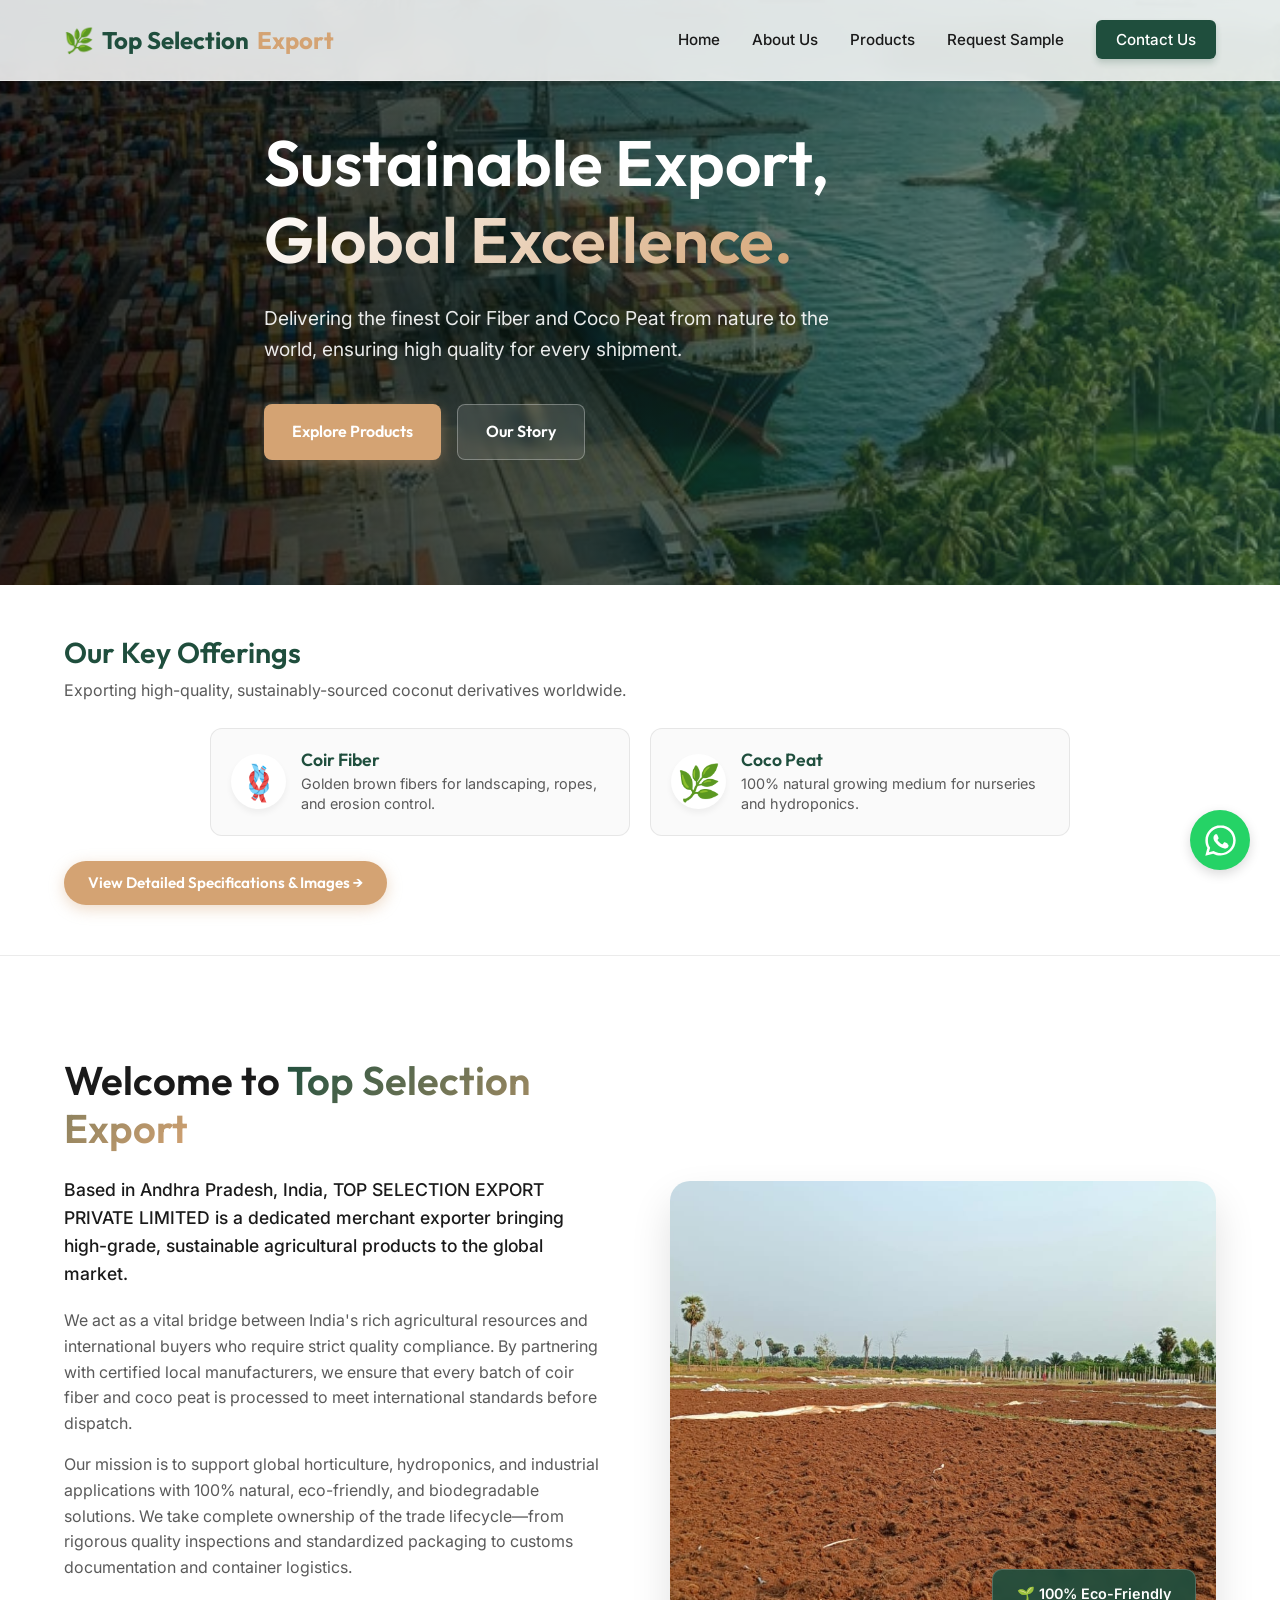
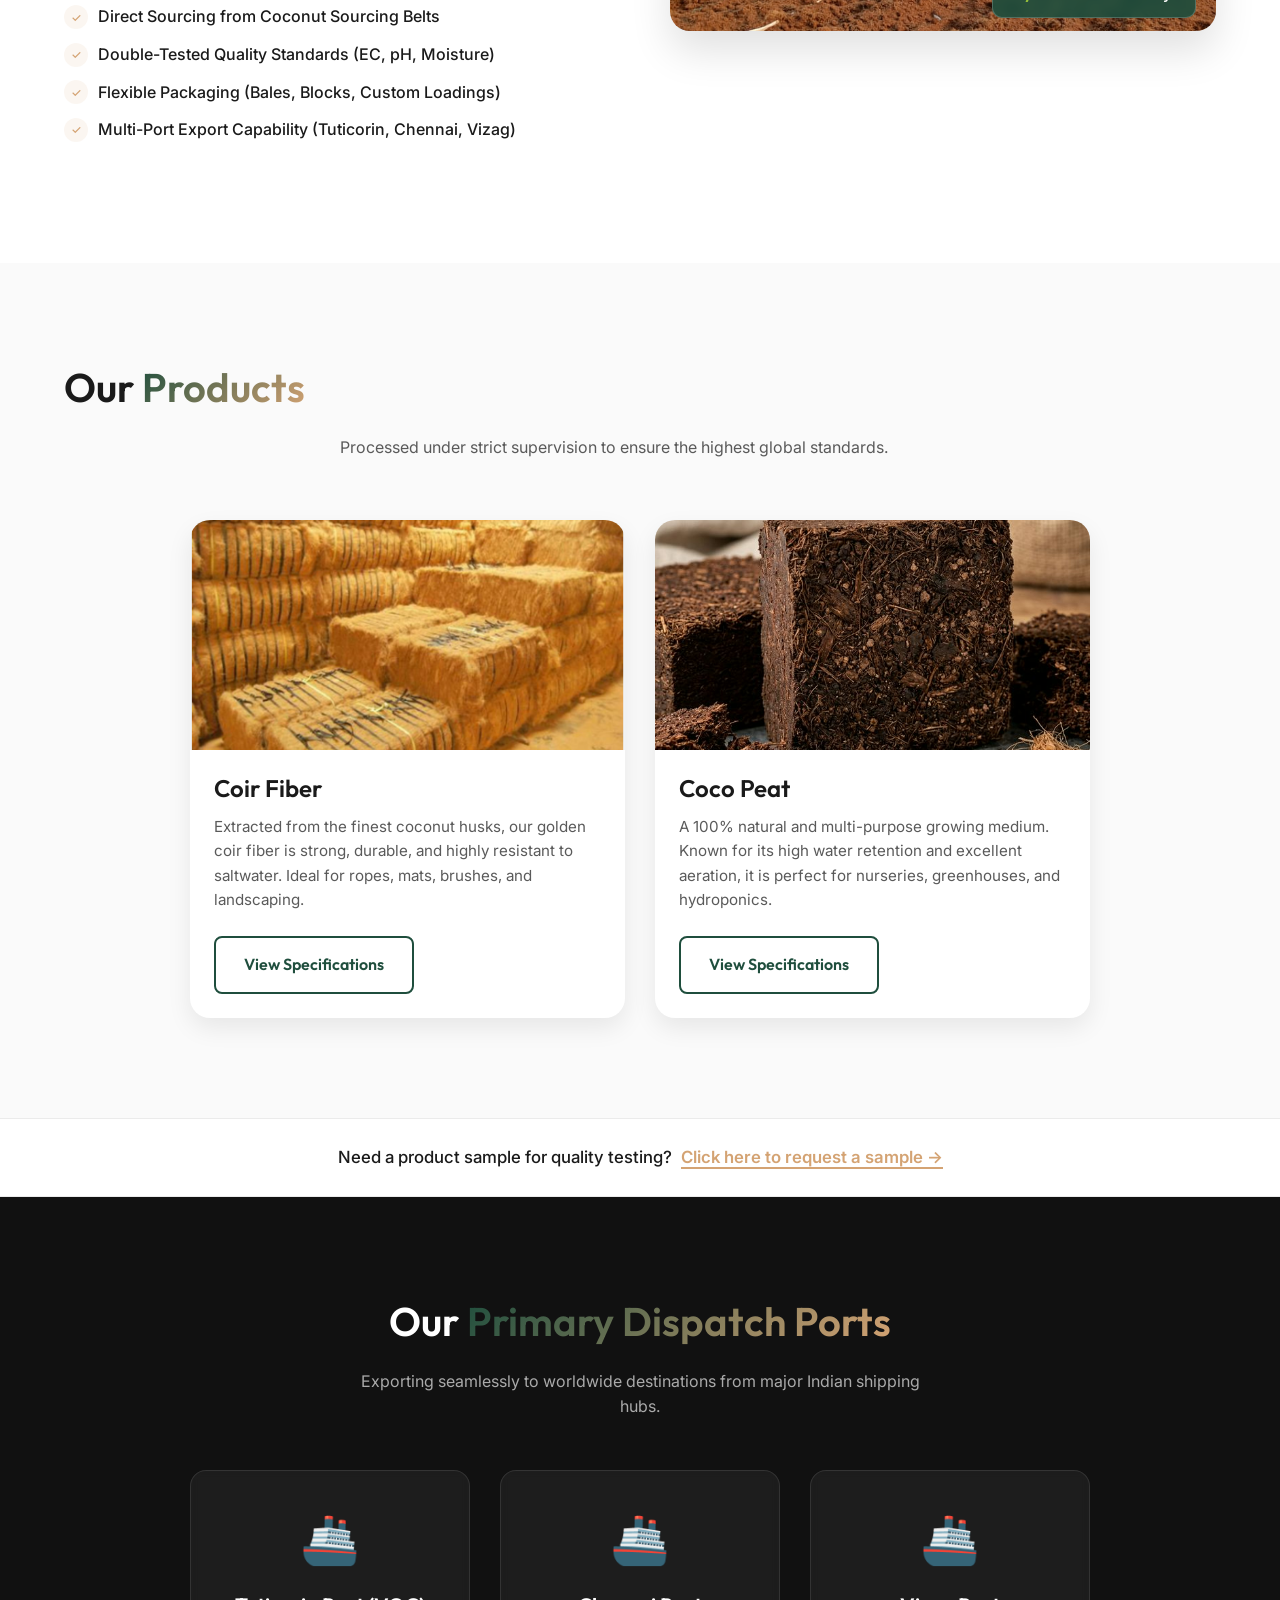
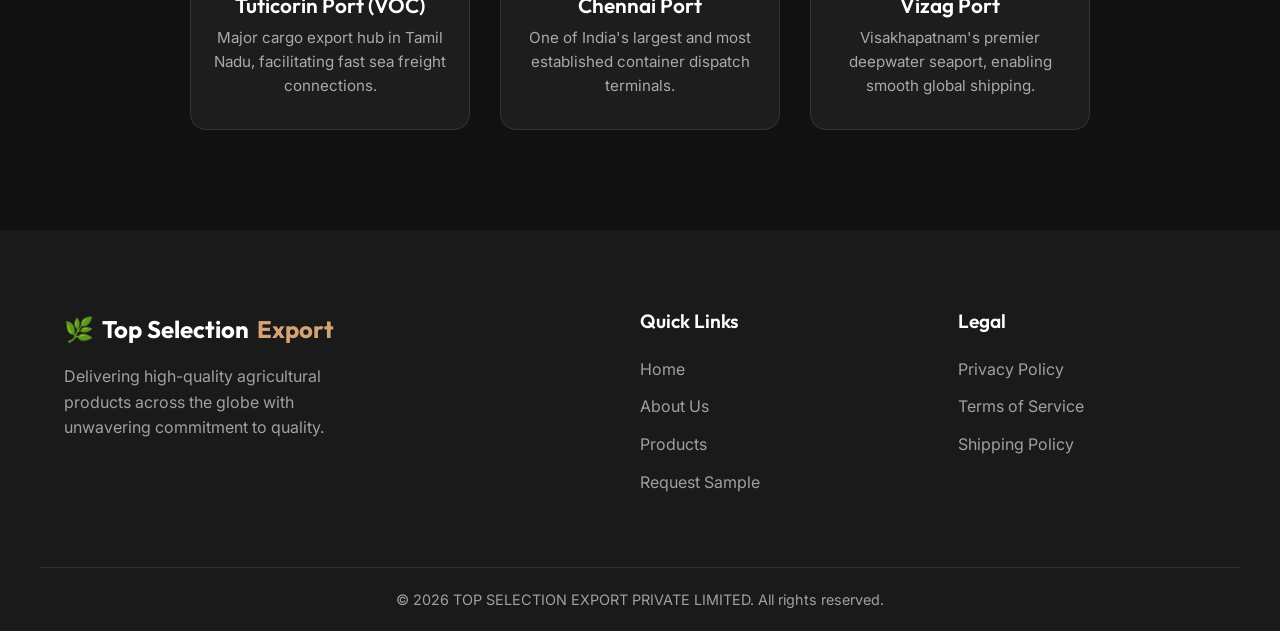
==== index.html @ 975583c3 "Initial commit" ====
<!DOCTYPE html>
<html lang="en">
<head>
    <meta charset="UTF-8">
    <meta name="viewport" content="width=device-width, initial-scale=1.0">
    <title>Top Selection Export Private Limited</title>
    <meta name="description" content="High-quality coir fiber and coco peat exporter meeting global standards.">
    <link rel="preconnect" href="https://fonts.googleapis.com">
    <link rel="preconnect" href="https://fonts.gstatic.com" crossorigin>
    <link href="https://fonts.googleapis.com/css2?family=Outfit:wght@300;400;500;600;700&family=Inter:wght@300;400;500&display=swap" rel="stylesheet">
    <link rel="stylesheet" href="styles.css">
</head>
<body>
    <header class="header">
        <div class="container header-content">
            <a href="#" class="logo">
                <span class="logo-icon">🌿</span>
                Top Selection<span class="logo-highlight">Export</span>
            </a>
            <nav class="nav">
                <ul class="nav-list">
                    <li><a href="#home" class="nav-link">Home</a></li>
                    <li><a href="about.html" class="nav-link">About Us</a></li>
                    <li><a href="#products" class="nav-link">Products</a></li>
                    <li><a href="request-sample.html" class="nav-link">Request Sample</a></li>
                    <li><a href="contact.html" class="nav-link nav-btn">Contact Us</a></li>
                </ul>
                <button class="mobile-menu-btn" aria-label="Toggle menu">
                    <span></span>
                    <span></span>
                    <span></span>
                </button>
            </nav>
        </div>
    </header>

    <main>
        <section id="home" class="hero">
            <div class="hero-bg">
                <img src="assets/hero_bg.png" alt="Global shipping containers with nature elements">
                <div class="hero-overlay"></div>
            </div>
            <div class="container hero-content fade-in-up">
                <h1 class="hero-title">Sustainable Export,<br><span class="text-gradient">Global Excellence.</span></h1>
                <p class="hero-subtitle">Delivering the finest Coir Fiber and Coco Peat from nature to the world, ensuring high quality for every shipment.</p>
                <div class="hero-actions">
                    <a href="#products" class="btn btn-primary">Explore Products</a>
                    <a href="about.html" class="btn btn-secondary">Our Story</a>
                </div>
            </div>
        </section>


        <!-- Quick Product Finder (Section 2) -->
        <section class="product-preview-band" onclick="location.href='#products'" style="background: var(--bg-surface); padding: 50px 0; border-bottom: 1px solid var(--border); cursor: pointer;">
            <div class="container text-center fade-in-up">
                <h2 style="font-size: 1.8rem; margin-bottom: 8px; color: var(--primary);">Our Key Offerings</h2>
                <p style="color: var(--text-muted); margin-bottom: 25px; font-size: 1rem;">Exporting high-quality, sustainably-sourced coconut derivatives worldwide.</p>
                <div style="display: flex; justify-content: center; gap: 20px; flex-wrap: wrap; margin-bottom: 25px;">
                    <!-- Quick Coir Fiber -->
                    <div class="quick-card-hover" style="flex: 1; min-width: 280px; max-width: 420px; background: var(--bg-main); padding: 20px; border-radius: 12px; border: 1px solid var(--border); display: flex; align-items: center; gap: 15px; text-align: left; transition: transform 0.3s ease, border-color 0.3s ease;">
                        <div style="font-size: 2.2rem; background: white; width: 55px; height: 55px; border-radius: 50%; display: flex; align-items: center; justify-content: center; box-shadow: var(--shadow-sm); flex-shrink: 0;">🪢</div>
                        <div>
                            <h4 style="font-size: 1.1rem; color: var(--primary); margin-bottom: 4px;">Coir Fiber</h4>
                            <p style="font-size: 0.9rem; color: var(--text-muted); line-height: 1.4;">Golden brown fibers for landscaping, ropes, and erosion control.</p>
                        </div>
                    </div>
                    <!-- Quick Coco Peat -->
                    <div class="quick-card-hover" style="flex: 1; min-width: 280px; max-width: 420px; background: var(--bg-main); padding: 20px; border-radius: 12px; border: 1px solid var(--border); display: flex; align-items: center; gap: 15px; text-align: left; transition: transform 0.3s ease, border-color 0.3s ease;">
                        <div style="font-size: 2.2rem; background: white; width: 55px; height: 55px; border-radius: 50%; display: flex; align-items: center; justify-content: center; box-shadow: var(--shadow-sm); flex-shrink: 0;">🌿</div>
                        <div>
                            <h4 style="font-size: 1.1rem; color: var(--primary); margin-bottom: 4px;">Coco Peat</h4>
                            <p style="font-size: 0.9rem; color: var(--text-muted); line-height: 1.4;">100% natural growing medium for nurseries and hydroponics.</p>
                        </div>
                    </div>
                </div>
                <a href="#products" class="btn btn-primary" style="padding: 10px 24px; font-size: 0.95rem; border-radius: 30px;">
                    View Detailed Specifications & Images &rarr;
                </a>
            </div>
        </section>

        <!-- Welcome Section -->
        <section id="about" class="about section-padding" style="background: white;">
            <div class="container">
                <div class="about-grid">
                    <div class="about-text fade-in-up">
                        <h2 class="section-title">Welcome to <span class="text-gradient">Top Selection Export</span></h2>
                        <p style="font-size: 1.1rem; color: var(--text-dark); margin-bottom: 20px; font-weight: 500;">
                            Based in Andhra Pradesh, India, TOP SELECTION EXPORT PRIVATE LIMITED is a dedicated merchant exporter bringing high-grade, sustainable agricultural products to the global market.
                        </p>
                        <p style="color: var(--text-muted); margin-bottom: 16px;">
                            We act as a vital bridge between India's rich agricultural resources and international buyers who require strict quality compliance. By partnering with certified local manufacturers, we ensure that every batch of coir fiber and coco peat is processed to meet international standards before dispatch.
                        </p>
                        <p style="color: var(--text-muted); margin-bottom: 24px;">
                            Our mission is to support global horticulture, hydroponics, and industrial applications with 100% natural, eco-friendly, and biodegradable solutions. We take complete ownership of the trade lifecycle—from rigorous quality inspections and standardized packaging to customs documentation and container logistics.
                        </p>
                        <ul class="features-list" style="margin-bottom: 20px;">
                            <li><span class="check-icon">✓</span> Direct Sourcing from Coconut Sourcing Belts</li>
                            <li><span class="check-icon">✓</span> Double-Tested Quality Standards (EC, pH, Moisture)</li>
                            <li><span class="check-icon">✓</span> Flexible Packaging (Bales, Blocks, Custom Loadings)</li>
                            <li><span class="check-icon">✓</span> Multi-Port Export Capability (Tuticorin, Chennai, Vizag)</li>
                        </ul>
                    </div>
                    <div class="about-image fade-in-up" style="transition-delay: 0.2s; position: relative;">
                        <img src="assets/real_media/image_1.jpg" alt="Raw Material Sourcing" style="width: 100%; border-radius: 20px; box-shadow: var(--shadow-lg); object-fit: cover; height: 450px;">
                        <div style="position: absolute; bottom: 20px; right: 20px; background: rgba(31, 78, 61, 0.9); padding: 12px 24px; border-radius: 10px; color: white; backdrop-filter: blur(5px); font-weight: 600; font-size: 0.9rem; border: 1px solid rgba(255,255,255,0.2);">
                            🌱 100% Eco-Friendly
                        </div>
                    </div>
                </div>
            </div>
        </section>

        <section id="products" class="products section-padding">
            <div class="container">
                <div class="section-header text-center fade-in-up">
                    <h2 class="section-title">Our <span class="text-gradient">Products</span></h2>
                    <p class="section-desc">Processed under strict supervision to ensure the highest global standards.</p>
                </div>
                <div class="products-grid">
                    <!-- Product 1 -->
                    <div class="product-card fade-in-up" style="transition-delay: 0.1s;" onclick="window.location.href='coir-fiber.html'">
                        <div class="product-img-wrapper">
                            <img src="assets/coir_fiber_bale_user.png" alt="Real compressed coir fiber bale stack" class="product-img">
                        </div>
                        <div class="product-info">
                            <h3 class="product-title">Coir Fiber</h3>
                            <p class="product-desc">Extracted from the finest coconut husks, our golden coir fiber is strong, durable, and highly resistant to saltwater. Ideal for ropes, mats, brushes, and landscaping.</p>
                            <a href="coir-fiber.html" class="btn btn-outline">View Specifications</a>
                        </div>
                    </div>
                    <!-- Product 2 -->
                    <div class="product-card fade-in-up" style="transition-delay: 0.2s;" onclick="window.location.href='coco-peat.html'">
                        <div class="product-img-wrapper">
                            <img src="assets/coco_peat.png" alt="Rich dark brown Coco Peat blocks" class="product-img">
                        </div>
                        <div class="product-info">
                            <h3 class="product-title">Coco Peat</h3>
                            <p class="product-desc">A 100% natural and multi-purpose growing medium. Known for its high water retention and excellent aeration, it is perfect for nurseries, greenhouses, and hydroponics.</p>
                            <a href="coco-peat.html" class="btn btn-outline">View Specifications</a>
                        </div>
                    </div>
                </div>
            </div>
        </section>

        <!-- Sample Request CTA Bar -->
        <div style="background: var(--bg-surface); padding: 25px 0; border-top: 1px solid var(--border); border-bottom: 1px solid var(--border); text-align: center;" class="fade-in-up">
            <div class="container">
                <p style="margin: 0; font-size: 1.05rem; color: var(--text-dark); font-weight: 500;">
                    Need a product sample for quality testing? <a href="request-sample.html" style="color: var(--secondary); text-decoration: none; font-weight: 600; margin-left: 5px; border-bottom: 2px solid var(--secondary); transition: all 0.3s ease;">Click here to request a sample &rarr;</a>
                </p>
            </div>
        </div>

        <!-- Global Export Footprint -->
        <section id="global-reach" class="section-padding" style="background: #111; color: white; text-align: center;">
            <div class="container">
                <h2 class="section-title fade-in-up" style="color: white;">Our <span class="text-gradient">Primary Dispatch Ports</span></h2>
                <p class="section-desc fade-in-up" style="color: #aaa; margin-bottom: 50px;">Exporting seamlessly to worldwide destinations from major Indian shipping hubs.</p>
                
                <div class="fade-in-up" style="display: flex; justify-content: center; gap: 30px; flex-wrap: wrap; max-width: 900px; margin: 0 auto;">
                    <div style="flex: 1; min-width: 260px; background: rgba(255,255,255,0.05); padding: 30px 20px; border-radius: 16px; border: 1px solid rgba(255,255,255,0.1); backdrop-filter: blur(5px); transition: transform 0.3s ease;">
                        <span style="font-size: 3rem; display: block; margin-bottom: 15px;">🚢</span>
                        <h4 style="color: white; font-size: 1.3rem; margin-bottom: 8px;">Tuticorin Port (VOC)</h4>
                        <p style="color: #aaa; font-size: 0.95rem;">Major cargo export hub in Tamil Nadu, facilitating fast sea freight connections.</p>
                    </div>
                    <div style="flex: 1; min-width: 260px; background: rgba(255,255,255,0.05); padding: 30px 20px; border-radius: 16px; border: 1px solid rgba(255,255,255,0.1); backdrop-filter: blur(5px); transition: transform 0.3s ease;">
                        <span style="font-size: 3rem; display: block; margin-bottom: 15px;">🚢</span>
                        <h4 style="color: white; font-size: 1.3rem; margin-bottom: 8px;">Chennai Port</h4>
                        <p style="color: #aaa; font-size: 0.95rem;">One of India's largest and most established container dispatch terminals.</p>
                    </div>
                    <div style="flex: 1; min-width: 260px; background: rgba(255,255,255,0.05); padding: 30px 20px; border-radius: 16px; border: 1px solid rgba(255,255,255,0.1); backdrop-filter: blur(5px); transition: transform 0.3s ease;">
                        <span style="font-size: 3rem; display: block; margin-bottom: 15px;">🚢</span>
                        <h4 style="color: white; font-size: 1.3rem; margin-bottom: 8px;">Vizag Port</h4>
                        <p style="color: #aaa; font-size: 0.95rem;">Visakhapatnam's premier deepwater seaport, enabling smooth global shipping.</p>
                    </div>
                </div>
            </div>
        </section>

    </main>

    <footer class="footer">
        <div class="container footer-content">
            <div class="footer-brand">
                <a href="#" class="logo">
                    <span class="logo-icon">🌿</span>
                    Top Selection<span class="logo-highlight">Export</span>
                </a>
                <p>Delivering high-quality agricultural products across the globe with unwavering commitment to quality.</p>
            </div>
            <div class="footer-links">
                <h4 class="footer-heading">Quick Links</h4>
                <ul>
                    <li><a href="#home">Home</a></li>
                    <li><a href="about.html">About Us</a></li>
                    <li><a href="#products">Products</a></li>
                    <li><a href="request-sample.html">Request Sample</a></li>
                </ul>
            </div>
            <div class="footer-links">
                <h4 class="footer-heading">Legal</h4>
                <ul>
                    <li><a href="#">Privacy Policy</a></li>
                    <li><a href="#">Terms of Service</a></li>
                    <li><a href="#">Shipping Policy</a></li>
                </ul>
            </div>
        </div>
        <div class="footer-bottom container">
            <p>&copy; 2026 TOP SELECTION EXPORT PRIVATE LIMITED. All rights reserved.</p>
        </div>
    </footer>

    <a href="https://wa.me/919948011447" class="whatsapp-float" target="_blank" aria-label="Chat on WhatsApp">
        <svg viewBox="0 0 32 32" width="35" height="35"><path fill="#FFF" d="M16.033 2.1c-7.662 0-13.87 6.208-13.87 13.87 0 2.45.64 4.84 1.848 6.945L2.1 29.9l7.158-1.88c2.043 1.127 4.36 1.722 6.775 1.722 7.66 0 13.87-6.208 13.87-13.87S23.694 2.1 16.032 2.1zm0 25.39c-2.073 0-4.103-.556-5.88-1.61l-.422-.25-4.366 1.147 1.166-4.254-.275-.436c-1.16-1.84-1.774-3.963-1.774-6.117 0-6.38 5.193-11.574 11.573-11.574 6.38 0 11.573 5.193 11.573 11.574s-5.193 11.574-11.573 11.574zm6.345-8.665c-.347-.174-2.052-1.013-2.37-1.13-.318-.116-.55-.174-.78.174-.233.348-.898 1.13-1.1 1.362-.203.232-.405.26-.753.087-1.7-.84-2.92-1.583-4.044-3.51-.23-.396.226-.364.9-1.71.116-.233.058-.435-.028-.61-.087-.174-.78-1.883-1.07-2.577-.28-.675-.564-.584-.78-.595-.203-.01-.435-.01-.666-.01s-.608.087-.927.435c-.318.348-1.216 1.188-1.216 2.897 0 1.71 1.245 3.362 1.418 3.594.174.232 2.45 3.738 5.937 5.244 2.37 1.025 3.257 1.1 3.865.927.683-.195 2.052-.84 2.34-1.65.29-.81.29-1.506.204-1.65-.088-.145-.32-.232-.667-.406z"/></svg>
    </a>

    <script src="script.js"></script>
</body>
</html>
---- styles.css ----
/* Base Reset & Variables */
:root {
    --primary: #1F4E3D; /* Deep Forest Green */
    --primary-light: #2A6A52;
    --secondary: #D4A373; /* Coir Golden Brown */
    --secondary-hover: #C28D5B;
    --accent: #E9EDC9; /* Light Green Tint */
    --text-dark: #1A1A1A;
    --text-muted: #5A5A5A;
    --bg-main: #FAFAFA;
    --bg-surface: #FFFFFF;
    --border: rgba(0, 0, 0, 0.08);
    --shadow-sm: 0 4px 6px rgba(0,0,0,0.05);
    --shadow-md: 0 10px 25px rgba(0,0,0,0.08);
    --shadow-lg: 0 20px 40px rgba(0,0,0,0.12);
    
    --font-heading: 'Outfit', sans-serif;
    --font-body: 'Inter', sans-serif;
}

* {
    margin: 0;
    padding: 0;
    box-sizing: border-box;
}

html {
    scroll-behavior: smooth;
    scroll-padding-top: 80px;
}

body {
    font-family: var(--font-body);
    font-size: 16px;
    line-height: 1.6;
    color: var(--text-dark);
    background-color: var(--bg-main);
    overflow-x: hidden;
}

/* Typography */
h1, h2, h3, h4, h5, h6 {
    font-family: var(--font-heading);
    font-weight: 600;
    line-height: 1.2;
    color: var(--text-dark);
}

.text-gradient {
    background: linear-gradient(135deg, var(--primary), var(--secondary));
    -webkit-background-clip: text;
    -webkit-text-fill-color: transparent;
    background-clip: text;
}

/* Layout */
.container {
    width: 100%;
    max-width: 1200px;
    margin: 0 auto;
    padding: 0 24px;
}

.section-padding {
    padding: 100px 0;
}

.bg-light {
    background-color: #F3F5F4;
}

/* Header & Nav (Glassmorphism) */
.header {
    position: fixed;
    top: 0;
    left: 0;
    width: 100%;
    z-index: 1000;
    background: rgba(255, 255, 255, 0.85);
    backdrop-filter: blur(12px);
    -webkit-backdrop-filter: blur(12px);
    border-bottom: 1px solid rgba(255,255,255,0.3);
    box-shadow: 0 1px 3px rgba(0,0,0,0.02);
    transition: all 0.3s ease;
}

.header.scrolled {
    background: rgba(255, 255, 255, 0.95);
    box-shadow: 0 4px 10px rgba(0,0,0,0.05);
}

.header-content {
    display: flex;
    justify-content: space-between;
    align-items: center;
    height: 80px;
}

.logo {
    display: flex;
    align-items: center;
    font-family: var(--font-heading);
    font-size: 1.5rem;
    font-weight: 700;
    color: var(--primary);
    text-decoration: none;
    gap: 8px;
}

.logo-highlight {
    color: var(--secondary);
}

.nav-list {
    display: flex;
    align-items: center;
    gap: 32px;
    list-style: none;
}

.nav-link {
    text-decoration: none;
    color: var(--text-dark);
    font-weight: 500;
    font-size: 0.95rem;
    transition: color 0.3s ease;
    position: relative;
}

.nav-link:not(.nav-btn)::after {
    content: '';
    position: absolute;
    width: 0%;
    height: 2px;
    bottom: -4px;
    left: 0;
    background-color: var(--secondary);
    transition: width 0.3s ease;
}

.nav-link:not(.nav-btn):hover::after {
    width: 100%;
}

.nav-link:hover {
    color: var(--primary);
}

/* Buttons */
.btn {
    display: inline-flex;
    align-items: center;
    justify-content: center;
    padding: 14px 28px;
    border-radius: 8px;
    font-family: var(--font-heading);
    font-weight: 600;
    text-decoration: none;
    cursor: pointer;
    transition: all 0.3s ease;
    border: none;
    font-size: 1rem;
}

.nav-btn {
    background-color: var(--primary);
    color: white !important;
    padding: 10px 20px;
    border-radius: 6px;
    box-shadow: 0 4px 6px rgba(31, 78, 61, 0.2);
}

.nav-btn:hover {
    background-color: var(--primary-light);
    transform: translateY(-2px);
    box-shadow: 0 6px 12px rgba(31, 78, 61, 0.3);
}

.btn-primary {
    background-color: var(--secondary);
    color: white;
    box-shadow: 0 4px 15px rgba(212, 163, 115, 0.4);
}

.btn-primary:hover {
    background-color: var(--secondary-hover);
    transform: translateY(-2px);
    box-shadow: 0 8px 20px rgba(212, 163, 115, 0.5);
}

.btn-secondary {
    background-color: rgba(255, 255, 255, 0.1);
    backdrop-filter: blur(5px);
    color: white;
    border: 1px solid rgba(255,255,255,0.3);
}

.btn-secondary:hover {
    background-color: white;
    color: var(--primary);
}

.btn-outline {
    background: transparent;
    color: var(--primary);
    border: 2px solid var(--primary);
}

.btn-outline:hover {
    background: var(--primary);
    color: white;
}

.btn-block {
    width: 100%;
}

/* Animations */
.fade-in-up {
    opacity: 0;
    transform: translateY(30px);
    transition: opacity 0.8s cubic-bezier(0.16, 1, 0.3, 1), transform 0.8s cubic-bezier(0.16, 1, 0.3, 1);
}

.fade-in-up.visible {
    opacity: 1;
    transform: translateY(0);
}

.slide-in-left {
    opacity: 0;
    transform: translateX(-40px);
    transition: opacity 0.8s ease-out, transform 0.8s ease-out;
}

.slide-in-right {
    opacity: 0;
    transform: translateX(40px);
    transition: opacity 0.8s ease-out, transform 0.8s ease-out;
}

.slide-in-left.visible, .slide-in-right.visible {
    opacity: 1;
    transform: translateX(0);
}

/* Hero Section */
.hero {
    position: relative;
    height: 65vh;
    min-height: 500px;
    display: flex;
    align-items: center;
    justify-content: center;
    color: white;
    overflow: hidden;
}

.hero-bg {
    position: absolute;
    top: 0;
    left: 0;
    width: 100%;
    height: 100%;
    z-index: -1;
}

.hero-bg img {
    width: 100%;
    height: 100%;
    object-fit: cover;
    transform: scale(1.05); /* For slight zoom effect if animated */
}

.hero-overlay {
    position: absolute;
    top: 0;
    left: 0;
    width: 100%;
    height: 100%;
    background: linear-gradient(to right, rgba(0, 0, 0, 0.8) 0%, rgba(31, 78, 61, 0.6) 100%);
}

.hero-content {
    max-width: 800px;
    text-align: left; /* Aligned left for modern look */
}

.hero-title {
    font-size: clamp(3rem, 5vw, 4.5rem);
    margin-bottom: 24px;
    color: white;
}

.hero-title .text-gradient {
    background: linear-gradient(135deg, #fff, var(--secondary));
    -webkit-background-clip: text;
    background-clip: text;
    -webkit-text-fill-color: transparent;
}

.hero-subtitle {
    font-size: 1.2rem;
    margin-bottom: 40px;
    opacity: 0.9;
    max-width: 600px;
}

.hero-actions {
    display: flex;
    gap: 16px;
}

/* About Section */
.about-grid {
    display: grid;
    grid-template-columns: 1fr 1fr;
    gap: 60px;
    align-items: center;
}

.section-title {
    font-size: 2.5rem;
    margin-bottom: 24px;
}

.about-text p {
    margin-bottom: 16px;
    color: var(--text-muted);
}

.features-list {
    list-style: none;
    margin-top: 24px;
}

.features-list li {
    display: flex;
    align-items: center;
    gap: 10px;
    margin-bottom: 12px;
    font-weight: 500;
}

.check-icon {
    color: var(--secondary);
    background: rgba(212, 163, 115, 0.1);
    width: 24px;
    height: 24px;
    border-radius: 50%;
    display: inline-flex;
    align-items: center;
    justify-content: center;
    font-size: 12px;
}

.about-stats {
    display: grid;
    grid-template-columns: repeat(auto-fit, minmax(280px, 1fr));
    gap: 20px;
}

.stat-card {
    background: var(--bg-surface);
    padding: 30px 20px;
    border-radius: 16px;
    text-align: center;
    box-shadow: var(--shadow-sm);
    border: 1px solid var(--border);
    transition: transform 0.3s ease, box-shadow 0.3s ease;
}

.stat-card:hover {
    transform: translateY(-5px);
    box-shadow: var(--shadow-md);
    border-color: var(--secondary);
}

.stat-number {
    font-size: 2.5rem;
    color: var(--primary);
    margin-bottom: 8px;
}

.stat-label {
    font-size: 0.9rem;
    color: var(--text-muted);
    font-weight: 500;
}

/* Products Section */
.section-desc {
    max-width: 600px;
    margin: 0 auto 60px;
    color: var(--text-muted);
}

.products-grid {
    display: grid;
    grid-template-columns: repeat(auto-fit, minmax(320px, 1fr));
    gap: 30px;
    max-width: 900px;
    margin: 0 auto;
}

.product-card {
    background: var(--bg-surface);
    border-radius: 20px;
    overflow: hidden;
    box-shadow: var(--shadow-md);
    cursor: pointer;
    transition: transform 0.4s ease, box-shadow 0.4s ease;
}

.product-card:hover {
    transform: translateY(-10px);
    box-shadow: var(--shadow-lg);
}

.product-img-wrapper {
    position: relative;
    height: 230px;
    overflow: hidden;
}

.product-img {
    width: 100%;
    height: 100%;
    object-fit: cover;
    transition: transform 0.6s ease;
}

.product-card:hover .product-img {
    transform: scale(1.08);
}

.product-badge {
    position: absolute;
    top: 20px;
    right: 20px;
    background: var(--secondary);
    color: white;
    padding: 6px 12px;
    border-radius: 30px;
    font-size: 0.8rem;
    font-weight: 600;
    letter-spacing: 0.5px;
    text-transform: uppercase;
}

.product-info {
    padding: 24px;
}

.product-title {
    font-size: 1.5rem;
    margin-bottom: 12px;
}

.product-desc {
    color: var(--text-muted);
    margin-bottom: 24px;
    font-size: 0.95rem;
}

/* Contact Section */
.contact-container {
    display: grid;
    grid-template-columns: 1fr 1.2fr;
    gap: 60px;
}

.contact-info .contact-desc {
    color: var(--text-muted);
    margin-bottom: 40px;
}

.contact-item {
    display: flex;
    gap: 20px;
    margin-bottom: 24px;
}

.icon-box {
    width: 50px;
    height: 50px;
    background: rgba(31, 78, 61, 0.05);
    border-radius: 12px;
    display: flex;
    align-items: center;
    justify-content: center;
    font-size: 1.2rem;
    color: var(--primary);
}

.contact-item h4 {
    font-size: 1.1rem;
    margin-bottom: 4px;
}

.contact-item p {
    color: var(--text-muted);
}

.contact-form-wrapper {
    background: var(--bg-surface);
    padding: 40px;
    border-radius: 20px;
    box-shadow: var(--shadow-lg);
}

.form-group {
    margin-bottom: 24px;
}

.form-group label {
    display: block;
    font-weight: 500;
    margin-bottom: 8px;
    font-size: 0.95rem;
}

.form-group input, 
.form-group select, 
.form-group textarea {
    width: 100%;
    padding: 14px;
    border: 1px solid #E0E0E0;
    border-radius: 8px;
    font-family: inherit;
    font-size: 1rem;
    transition: border-color 0.3s ease, box-shadow 0.3s ease;
    background-color: var(--bg-main);
}

.form-group input:focus, 
.form-group select:focus, 
.form-group textarea:focus {
    outline: none;
    border-color: var(--primary);
    box-shadow: 0 0 0 3px rgba(31, 78, 61, 0.1);
}

/* Footer */
.footer {
    background-color: var(--text-dark);
    color: white;
    padding: 80px 0 20px;
}

.footer-content {
    display: grid;
    grid-template-columns: 2fr 1fr 1fr;
    gap: 60px;
    margin-bottom: 60px;
}

.footer-brand .logo {
    color: white;
    margin-bottom: 16px;
}

.footer-brand p {
    color: #A0A0A0;
    max-width: 300px;
}

.footer-heading {
    color: white;
    margin-bottom: 24px;
    font-size: 1.2rem;
}

.footer-links ul {
    list-style: none;
}

.footer-links li {
    margin-bottom: 12px;
}

.footer-links a {
    color: #A0A0A0;
    text-decoration: none;
    transition: color 0.3s ease;
}

.footer-links a:hover {
    color: var(--secondary);
}

.footer-bottom {
    border-top: 1px solid rgba(255,255,255,0.1);
    padding-top: 20px;
    text-align: center;
    color: #A0A0A0;
    font-size: 0.9rem;
}

/* Mobile Menu Button */
.mobile-menu-btn {
    display: none;
    background: transparent;
    border: none;
    cursor: pointer;
    width: 30px;
    height: 24px;
    position: relative;
    z-index: 1001;
}

.mobile-menu-btn span {
    display: block;
    width: 100%;
    height: 2px;
    background-color: var(--text-dark);
    position: absolute;
    transition: all 0.3s ease;
}

.mobile-menu-btn span:nth-child(1) { top: 0; }
.mobile-menu-btn span:nth-child(2) { top: 11px; }
.mobile-menu-btn span:nth-child(3) { top: 22px; }

.mobile-menu-btn.active span:nth-child(1) {
    transform: rotate(45deg);
    top: 11px;
}
.mobile-menu-btn.active span:nth-child(2) {
    opacity: 0;
}
.mobile-menu-btn.active span:nth-child(3) {
    transform: rotate(-45deg);
    top: 11px;
}

/* Responsive */
@media (max-width: 992px) {
    .about-grid, .contact-container {
        grid-template-columns: 1fr;
        gap: 40px;
    }
    
    .hero-title {
        font-size: 3rem;
    }
}

@media (max-width: 768px) {
    .mobile-menu-btn {
        display: block;
    }
    
    .nav-list {
        position: fixed;
        top: 0;
        right: -100%;
        width: 80%;
        max-width: 400px;
        height: 100vh;
        background: white;
        flex-direction: column;
        justify-content: center;
        align-items: center;
        gap: 40px;
        transition: right 0.4s cubic-bezier(0.77, 0, 0.175, 1);
        box-shadow: -10px 0 30px rgba(0,0,0,0.1);
    }
    
    .nav-list.active {
        right: 0;
    }
    
    .nav-link {
        font-size: 1.2rem;
    }
    
    .footer-content {
        grid-template-columns: 1fr;
        gap: 40px;
    }
    
    .hero-actions {
        flex-direction: column;
    }
    
    .hero-bg img {
        object-position: center;
    }
}

/* Auto-scroll Marquee */
.marquee-container {
    overflow: hidden;
    position: relative;
    width: 100%;
    padding: 20px 0 40px;
}

.marquee-content {
    display: flex;
    width: max-content;
    animation: scroll-marquee 25s linear infinite;
    gap: 30px;
}

.marquee-content:hover {
    animation-play-state: paused;
}

@keyframes scroll-marquee {
    0% { transform: translateX(0); }
    100% { transform: translateX(calc(-50% - 15px)); }
}

.app-card {
    flex: 0 0 300px;
    background: white;
    border-radius: 16px;
    box-shadow: var(--shadow-md);
    overflow: hidden;
    transition: transform 0.3s ease;
}

.app-card:hover {
    transform: translateY(-5px);
    box-shadow: var(--shadow-lg);
}

.app-img {
    width: 100%;
    height: 200px;
    object-fit: cover;
}

.app-title {
    padding: 16px;
    font-size: 1.1rem;
    font-weight: 600;
    text-align: center;
    color: var(--primary);
    border-top: 1px solid var(--border);
}

/* WhatsApp Floating Button */
.whatsapp-float {
    position: fixed;
    bottom: 30px;
    right: 30px;
    width: 60px;
    height: 60px;
    background-color: #25D366;
    color: white;
    border-radius: 50%;
    display: flex;
    justify-content: center;
    align-items: center;
    box-shadow: 0 4px 12px rgba(0,0,0,0.15);
    z-index: 1000;
    transition: transform 0.3s ease, box-shadow 0.3s ease;
}

.whatsapp-float:hover {
    transform: scale(1.1);
    box-shadow: 0 6px 16px rgba(0,0,0,0.25);
}

/* Process Timeline */
.process-timeline {
    display: flex;
    justify-content: space-between;
    align-items: flex-start;
    position: relative;
    max-width: 1000px;
    margin: 0 auto;
    gap: 20px;
}
.process-timeline::before {
    content: '';
    position: absolute;
    top: 40px;
    left: 10%;
    right: 10%;
    height: 2px;
    background: var(--border);
    z-index: 0;
}
.process-step {
    flex: 1;
    text-align: center;
    position: relative;
    z-index: 1;
}
.process-icon {
    width: 80px;
    height: 80px;
    background: white;
    border: 2px solid var(--primary);
    border-radius: 50%;
    margin: 0 auto 20px;
    display: flex;
    justify-content: center;
    align-items: center;
    font-size: 2rem;
    box-shadow: var(--shadow-sm);
    transition: transform 0.3s ease, background 0.3s ease, color 0.3s ease;
}
.process-step:hover .process-icon {
    transform: scale(1.1);
    background: var(--primary);
    color: white;
}
.process-step h4 {
    margin-bottom: 10px;
    font-size: 1.2rem;
}
.process-step p {
    font-size: 0.95rem;
    color: var(--text-muted);
}

@media (max-width: 768px) {
    .process-timeline {
        flex-direction: column;
        align-items: center;
    }
    .process-timeline::before {
        display: none;
    }
    .process-step {
        margin-bottom: 30px;
        width: 100%;
        max-width: 300px;
    }
}

/* Quick Product Cards Hover */
.quick-card-hover:hover {
    transform: translateY(-4px);
    border-color: var(--secondary) !important;
    box-shadow: var(--shadow-md);
}

/* Technical Specifications List (Sequential) */
.spec-list {
    display: flex;
    flex-direction: column;
    margin-bottom: 32px;
    padding-top: 8px;
    max-width: 550px;
}

.spec-item {
    display: grid;
    grid-template-columns: 200px 1fr;
    align-items: center;
    padding: 12px 0;
    border-bottom: 1px solid rgba(0, 0, 0, 0.06);
    gap: 16px;
}

.spec-item:last-child {
    border-bottom: none;
}

.spec-label {
    font-size: 0.9rem;
    color: var(--text-muted);
    font-weight: 500;
}

.spec-value {
    font-size: 0.95rem;
    font-weight: 600;
    color: var(--primary);
    text-align: left;
    line-height: 1.45;
}

.spec-value small {
    font-size: 0.8rem;
    color: var(--text-muted);
    display: block;
    margin-top: 2px;
    font-weight: 400;
}

@media (max-width: 576px) {
    .spec-item {
        grid-template-columns: 1fr;
        gap: 4px;
        padding: 10px 0;
    }
}



/* Back Link Breadcrumb Navigation (Highlighted Outline Button) */
.back-link {
    display: inline-flex;
    align-items: center;
    color: var(--primary);
    background-color: white;
    border: 1px solid var(--border);
    padding: 8px 18px;
    border-radius: 30px;
    text-decoration: none;
    font-weight: 600;
    font-size: 0.9rem;
    box-shadow: 0 2px 6px rgba(0,0,0,0.03);
    transition: all 0.3s ease;
}

.back-link span {
    font-size: 1.1rem;
    margin-right: 6px;
    transition: transform 0.3s ease;
    display: inline-block;
    line-height: 1;
}

.back-link:hover {
    border-color: var(--primary);
    background-color: #F8FAF9;
    transform: translateY(-2px);
    box-shadow: 0 4px 12px rgba(0,0,0,0.06);
}

.back-link:hover span {
    transform: translateX(-4px);
}


/* Product Detail Grid Layout Override */
.product-grid {
    grid-template-columns: 1.3fr 0.7fr;
}

@media (max-width: 992px) {
    .product-grid {
        grid-template-columns: 1fr;
    }
}

/* Shifting Query Link Anchor styling (Highlighted Call-To-Action) */
.query-link {
    display: inline-flex;
    align-items: center;
    color: white;
    background-color: var(--secondary);
    padding: 8px 18px;
    border-radius: 30px;
    text-decoration: none;
    font-weight: 600;
    font-size: 0.9rem;
    box-shadow: 0 4px 10px rgba(212, 163, 115, 0.2);
    transition: all 0.3s ease;
}

.query-link span {
    font-size: 1.1rem;
    margin-left: 6px;
    transition: transform 0.3s ease;
    display: inline-block;
    line-height: 1;
}

.query-link:hover {
    background-color: var(--secondary-hover);
    color: white;
    transform: translateY(-2px);
    box-shadow: 0 6px 15px rgba(212, 163, 115, 0.3);
}

.query-link:hover span {
    transform: translateX(4px);
}
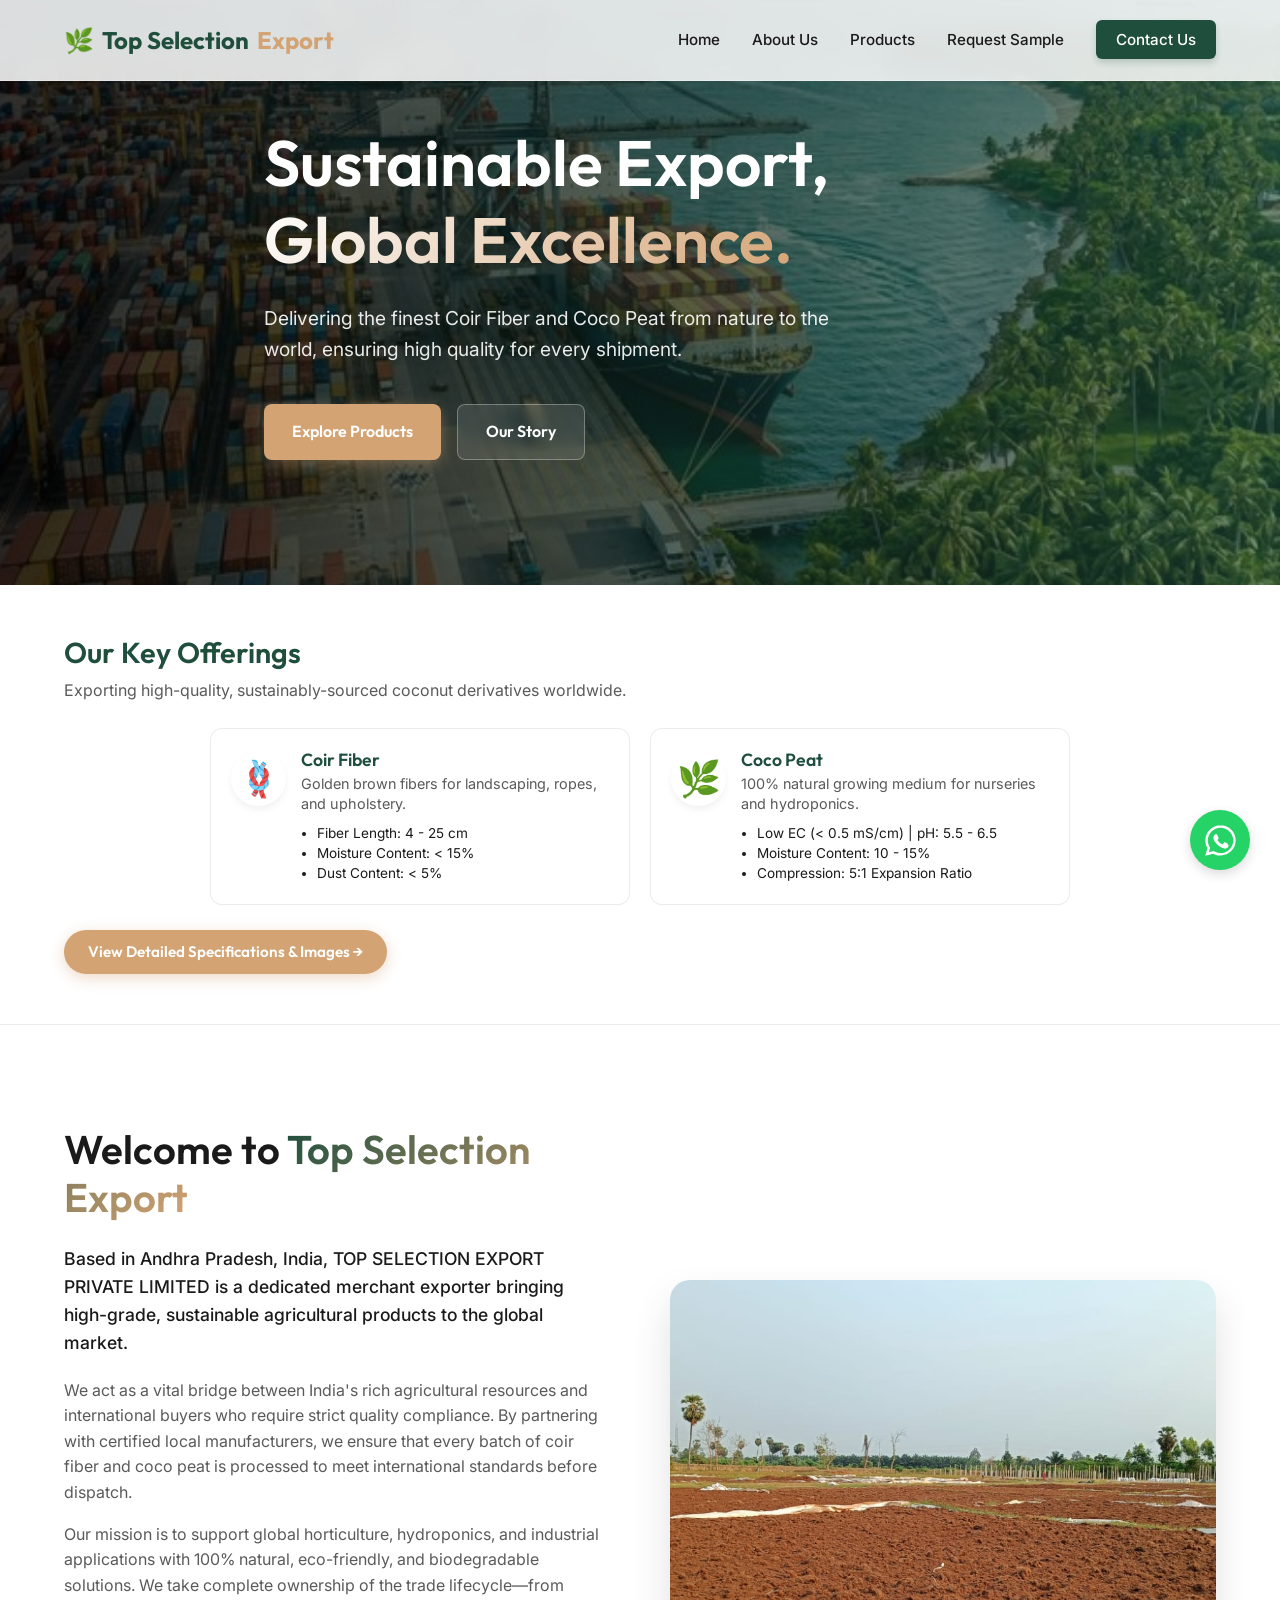
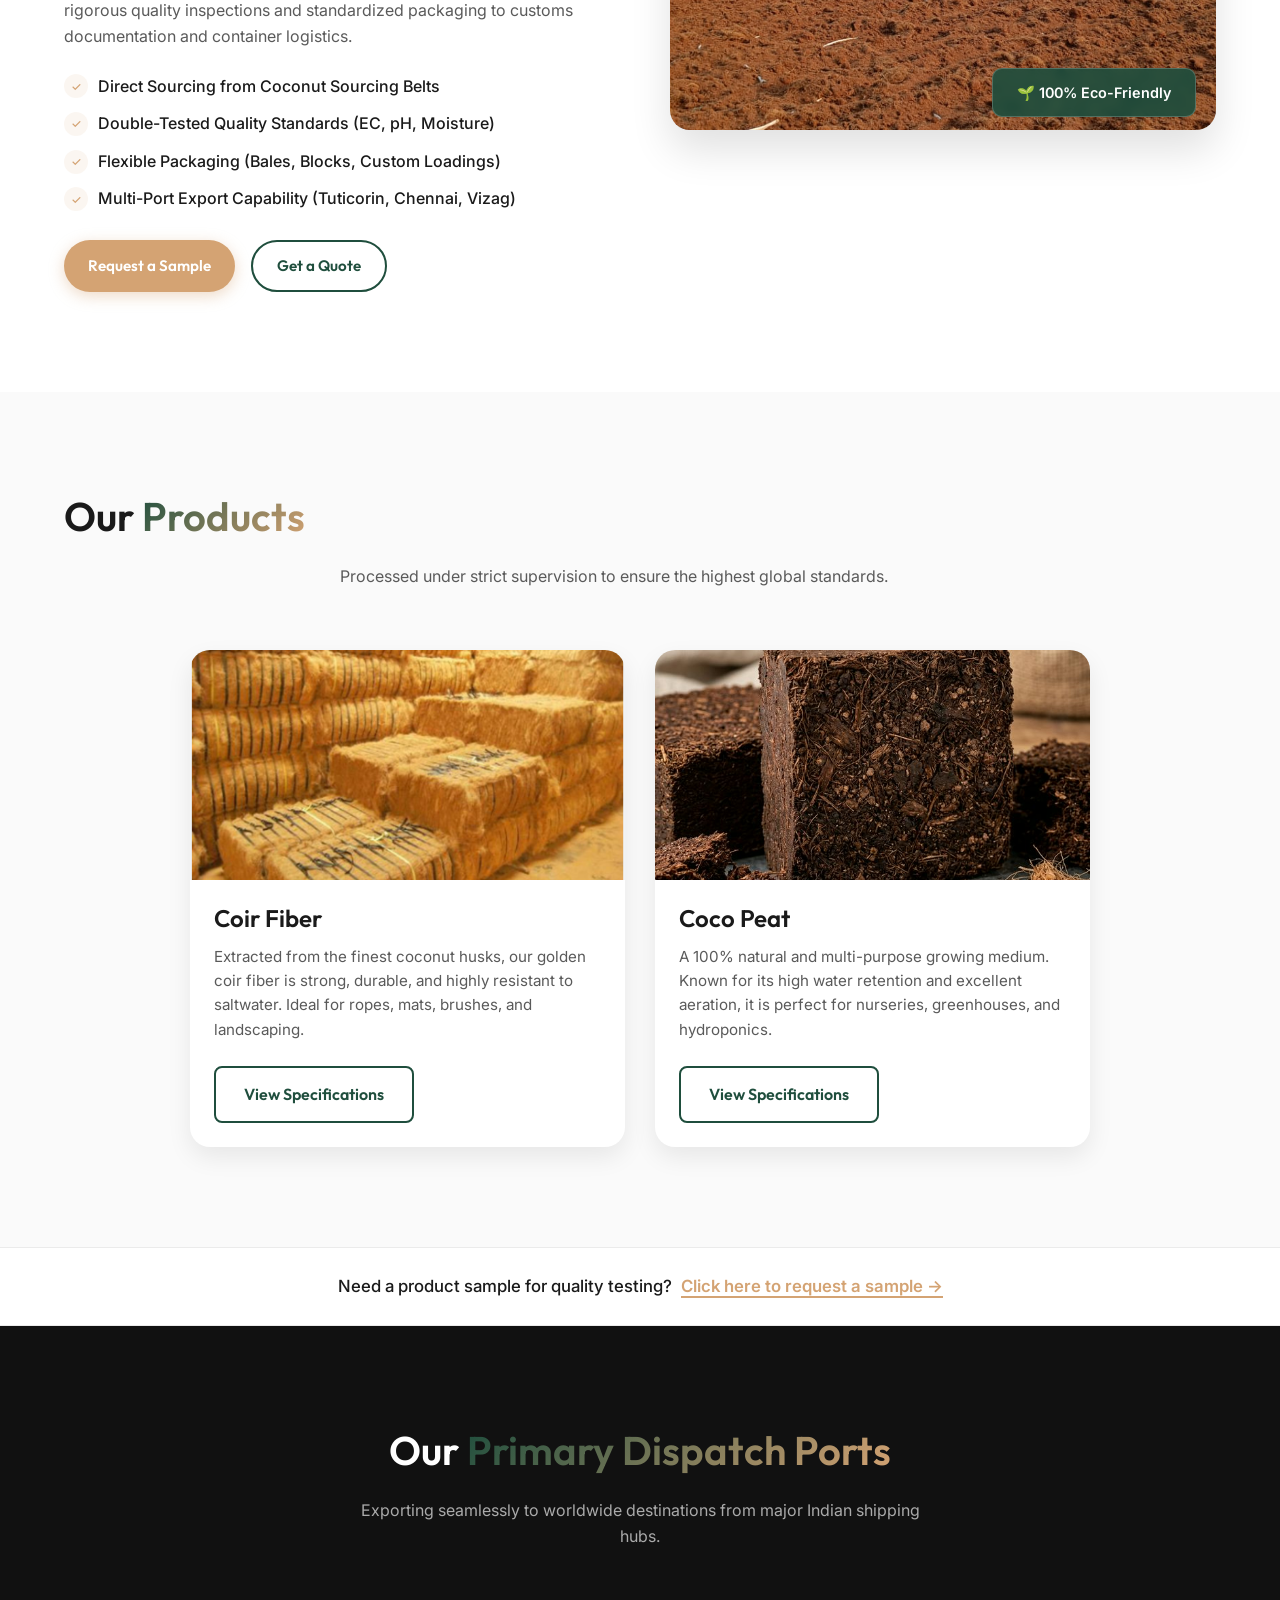
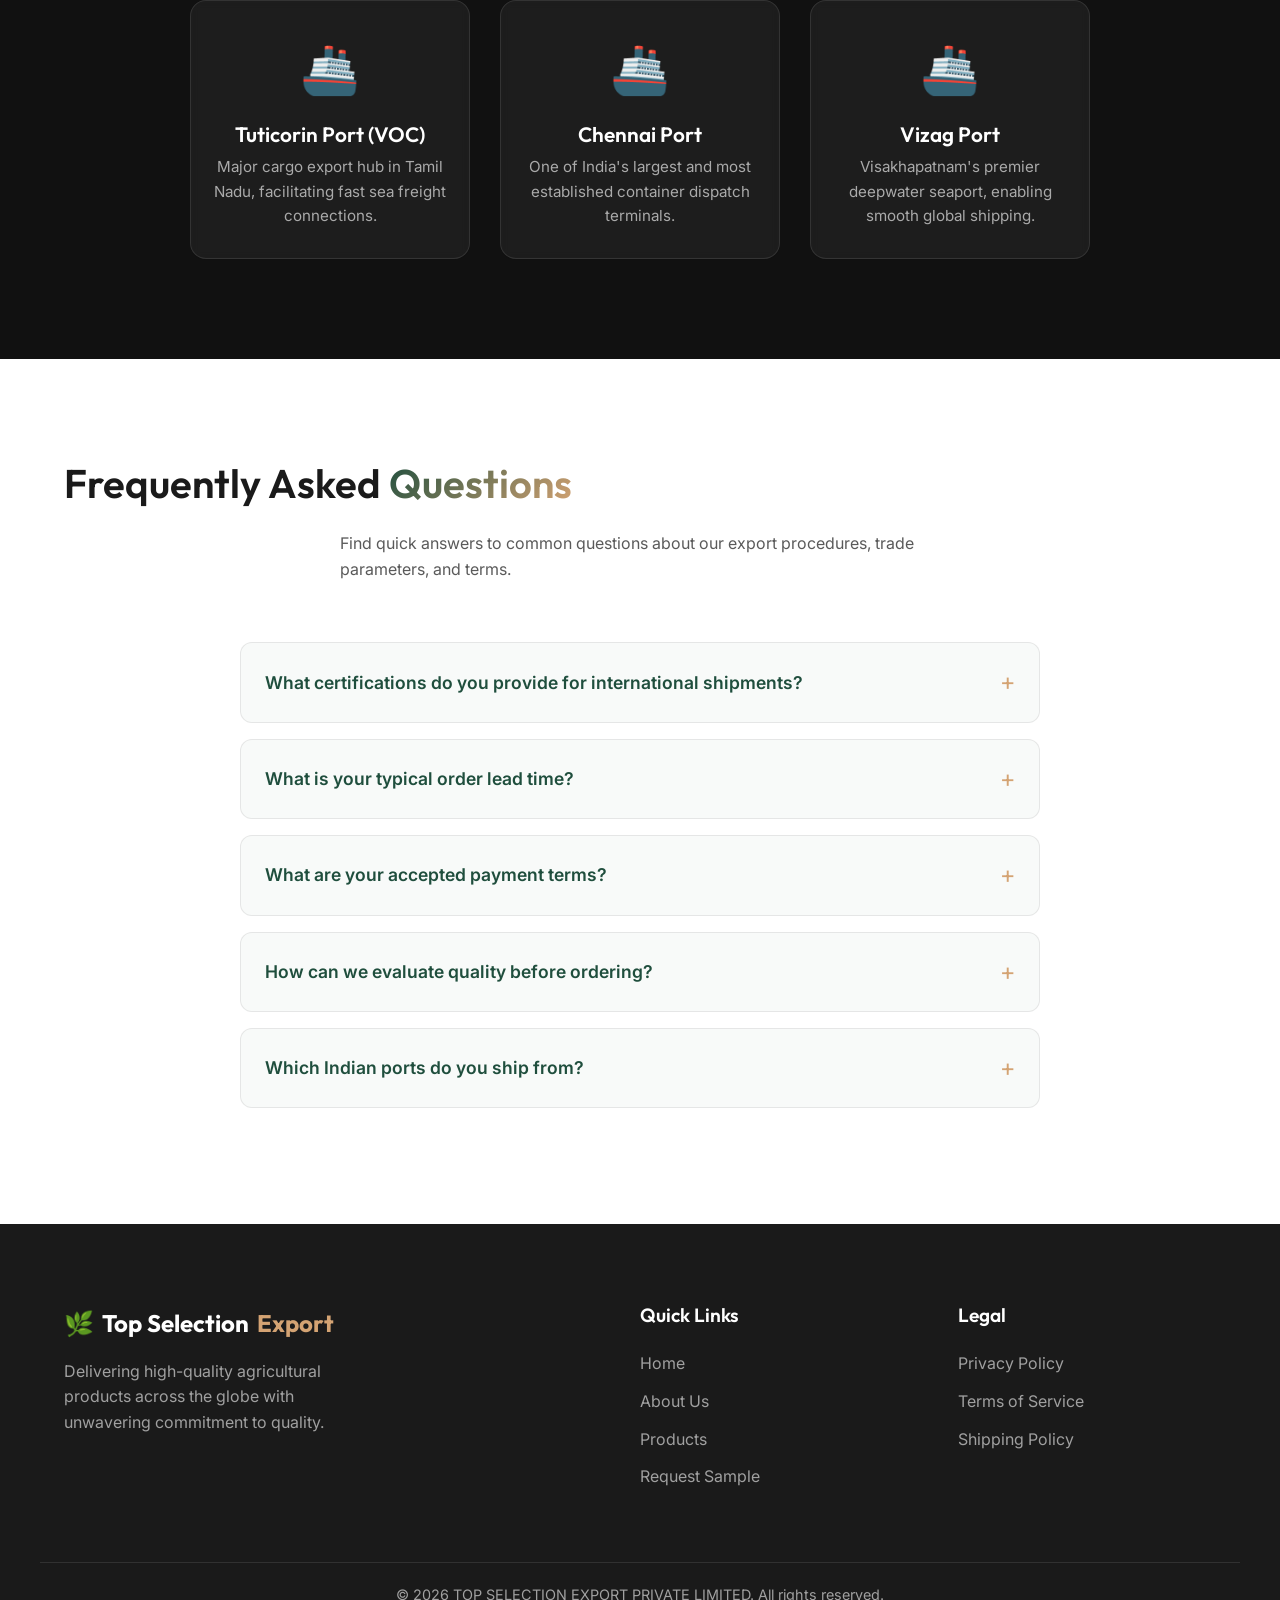
==== commit b37c01ac: "Update custom email to info@topselectionexport.com, migrate to Web3Forms, resolve mobile responsiven" ====
--- a/index.html
+++ b/index.html
@@ -58,19 +58,29 @@
                 <p style="color: var(--text-muted); margin-bottom: 25px; font-size: 1rem;">Exporting high-quality, sustainably-sourced coconut derivatives worldwide.</p>
                 <div style="display: flex; justify-content: center; gap: 20px; flex-wrap: wrap; margin-bottom: 25px;">
                     <!-- Quick Coir Fiber -->
-                    <div class="quick-card-hover" style="flex: 1; min-width: 280px; max-width: 420px; background: var(--bg-main); padding: 20px; border-radius: 12px; border: 1px solid var(--border); display: flex; align-items: center; gap: 15px; text-align: left; transition: transform 0.3s ease, border-color 0.3s ease;">
-                        <div style="font-size: 2.2rem; background: white; width: 55px; height: 55px; border-radius: 50%; display: flex; align-items: center; justify-content: center; box-shadow: var(--shadow-sm); flex-shrink: 0;">🪢</div>
+                    <div class="quick-card-hover" style="flex: 1; min-width: 280px; max-width: 420px; background: var(--bg-surface); padding: 20px; border-radius: 12px; border: 1px solid var(--border); display: flex; align-items: flex-start; gap: 15px; text-align: left; transition: transform 0.3s ease, border-color 0.3s ease;">
+                        <div style="font-size: 2.2rem; background: white; width: 55px; height: 55px; border-radius: 50%; display: flex; align-items: center; justify-content: center; box-shadow: var(--shadow-sm); flex-shrink: 0; margin-top: 2px;">🪢</div>
                         <div>
                             <h4 style="font-size: 1.1rem; color: var(--primary); margin-bottom: 4px;">Coir Fiber</h4>
-                            <p style="font-size: 0.9rem; color: var(--text-muted); line-height: 1.4;">Golden brown fibers for landscaping, ropes, and erosion control.</p>
+                            <p style="font-size: 0.9rem; color: var(--text-muted); line-height: 1.4; margin-bottom: 8px;">Golden brown fibers for landscaping, ropes, and upholstery.</p>
+                            <ul style="font-size: 0.85rem; color: var(--text-dark); padding-left: 16px; margin: 0; line-height: 1.5; list-style-type: disc;">
+                                <li>Fiber Length: 4 - 25 cm</li>
+                                <li>Moisture Content: &lt; 15%</li>
+                                <li>Dust Content: &lt; 5%</li>
+                            </ul>
                         </div>
                     </div>
                     <!-- Quick Coco Peat -->
-                    <div class="quick-card-hover" style="flex: 1; min-width: 280px; max-width: 420px; background: var(--bg-main); padding: 20px; border-radius: 12px; border: 1px solid var(--border); display: flex; align-items: center; gap: 15px; text-align: left; transition: transform 0.3s ease, border-color 0.3s ease;">
-                        <div style="font-size: 2.2rem; background: white; width: 55px; height: 55px; border-radius: 50%; display: flex; align-items: center; justify-content: center; box-shadow: var(--shadow-sm); flex-shrink: 0;">🌿</div>
+                    <div class="quick-card-hover" style="flex: 1; min-width: 280px; max-width: 420px; background: var(--bg-surface); padding: 20px; border-radius: 12px; border: 1px solid var(--border); display: flex; align-items: flex-start; gap: 15px; text-align: left; transition: transform 0.3s ease, border-color 0.3s ease;">
+                        <div style="font-size: 2.2rem; background: white; width: 55px; height: 55px; border-radius: 50%; display: flex; align-items: center; justify-content: center; box-shadow: var(--shadow-sm); flex-shrink: 0; margin-top: 2px;">🌿</div>
                         <div>
                             <h4 style="font-size: 1.1rem; color: var(--primary); margin-bottom: 4px;">Coco Peat</h4>
-                            <p style="font-size: 0.9rem; color: var(--text-muted); line-height: 1.4;">100% natural growing medium for nurseries and hydroponics.</p>
+                            <p style="font-size: 0.9rem; color: var(--text-muted); line-height: 1.4; margin-bottom: 8px;">100% natural growing medium for nurseries and hydroponics.</p>
+                            <ul style="font-size: 0.85rem; color: var(--text-dark); padding-left: 16px; margin: 0; line-height: 1.5; list-style-type: disc;">
+                                <li>Low EC (&lt; 0.5 mS/cm) | pH: 5.5 - 6.5</li>
+                                <li>Moisture Content: 10 - 15%</li>
+                                <li>Compression: 5:1 Expansion Ratio</li>
+                            </ul>
                         </div>
                     </div>
                 </div>
@@ -101,6 +111,10 @@
                             <li><span class="check-icon">✓</span> Flexible Packaging (Bales, Blocks, Custom Loadings)</li>
                             <li><span class="check-icon">✓</span> Multi-Port Export Capability (Tuticorin, Chennai, Vizag)</li>
                         </ul>
+                        <div style="display: flex; gap: 16px; margin-top: 28px; flex-wrap: wrap;">
+                            <a href="request-sample.html" class="btn btn-primary" style="padding: 12px 24px; font-size: 0.95rem; border-radius: 30px;">Request a Sample</a>
+                            <a href="contact.html" class="btn btn-outline" style="padding: 12px 24px; font-size: 0.95rem; border-radius: 30px;">Get a Quote</a>
+                        </div>
                     </div>
                     <div class="about-image fade-in-up" style="transition-delay: 0.2s; position: relative;">
                         <img src="assets/real_media/image_1.jpg" alt="Raw Material Sourcing" style="width: 100%; border-radius: 20px; box-shadow: var(--shadow-lg); object-fit: cover; height: 450px;">
@@ -177,6 +191,52 @@
                         <p style="color: #aaa; font-size: 0.95rem;">Visakhapatnam's premier deepwater seaport, enabling smooth global shipping.</p>
                     </div>
                 </div>
+        </section>
+
+        <!-- FAQ Section -->
+        <section id="faq" class="section-padding faq-section" style="background: white;">
+            <div class="container">
+                <div class="section-header text-center fade-in-up">
+                    <h2 class="section-title">Frequently Asked <span class="text-gradient">Questions</span></h2>
+                    <p class="section-desc">Find quick answers to common questions about our export procedures, trade parameters, and terms.</p>
+                </div>
+                
+                <div class="faq-container fade-in-up">
+                    <details class="faq-item">
+                        <summary>What certifications do you provide for international shipments?</summary>
+                        <div class="faq-content">
+                            <p>TOP SELECTION EXPORT PRIVATE LIMITED is fully registered with the <strong>Coir Board of India</strong>. For every export shipment, we supply a complete set of documentation including official <strong>Phytosanitary Certificates</strong> (verifying pest-free status), <strong>Fumigation Certificates</strong>, and <strong>Certificates of Origin (CoO)</strong> to ensure seamless customs clearance at your destination port.</p>
+                        </div>
+                    </details>
+                    
+                    <details class="faq-item">
+                        <summary>What is your typical order lead time?</summary>
+                        <div class="faq-content">
+                            <p>Our standard container preparation time is <strong>10-15 working days</strong> from the receipt of cleared advance payment and order confirmation. This timeline covers final quality inspections (testing EC, pH, and moisture parameters), container loading at certified mills, road haulage to the port, and export customs clearance.</p>
+                        </div>
+                    </details>
+                    
+                    <details class="faq-item">
+                        <summary>What are your accepted payment terms?</summary>
+                        <div class="faq-content">
+                            <p>We work with standard international B2B payment structures: <strong>Letter of Credit (L/C) at sight</strong>, or a <strong>30% advance deposit</strong> with the remaining <strong>70% payable before shipment or against scanned Bill of Lading (B/L)</strong> documents.</p>
+                        </div>
+                    </details>
+                    
+                    <details class="faq-item">
+                        <summary>How can we evaluate quality before ordering?</summary>
+                        <div class="faq-content">
+                            <p>We support our international commercial buyers by providing physical samples of our Coir Fiber and Coco Peat blocks. Samples are charged at approximately <strong>$10 USD</strong> plus actual international air courier charges (DHL or FedEx). Courier charges can be billed directly to your corporate delivery account if provided.</p>
+                        </div>
+                    </details>
+                    
+                    <details class="faq-item">
+                        <summary>Which Indian ports do you ship from?</summary>
+                        <div class="faq-content">
+                            <p>We secure ocean freight slots out of major container ports on India's eastern and southern coastlines to ensure optimal transit times: <strong>Tuticorin Port (VOC)</strong>, <strong>Chennai Port</strong>, and <strong>Visakhapatnam (Vizag) Port</strong>.</p>
+                        </div>
+                    </details>
+                </div>
             </div>
         </section>
 
@@ -203,9 +263,9 @@
             <div class="footer-links">
                 <h4 class="footer-heading">Legal</h4>
                 <ul>
-                    <li><a href="#">Privacy Policy</a></li>
-                    <li><a href="#">Terms of Service</a></li>
-                    <li><a href="#">Shipping Policy</a></li>
+                    <li><a href="privacy-policy.html">Privacy Policy</a></li>
+                    <li><a href="terms-of-service.html">Terms of Service</a></li>
+                    <li><a href="shipping-policy.html">Shipping Policy</a></li>
                 </ul>
             </div>
         </div>
--- a/styles.css
+++ b/styles.css
@@ -680,6 +680,21 @@
         gap: 40px;
     }
     
+    .hero {
+        padding-top: 100px; /* Offset the fixed header on mobile */
+        height: auto;
+        min-height: 450px;
+    }
+
+    .hero-title {
+        font-size: 2.2rem;
+    }
+
+    .hero-subtitle {
+        font-size: 1rem;
+        margin-bottom: 24px;
+    }
+
     .hero-actions {
         flex-direction: column;
     }
@@ -890,6 +905,14 @@
         grid-template-columns: 1fr;
         gap: 4px;
         padding: 10px 0;
+    }
+    
+    .hero-title {
+        font-size: 1.8rem;
+    }
+    
+    .hero-subtitle {
+        font-size: 0.95rem;
     }
 }
 
@@ -976,8 +999,77 @@
     transform: translateX(4px);
 }
 
-
-
-
-
-
+/* Founder Block Styling */
+.founder-block {
+    display: grid;
+    grid-template-columns: 150px 1fr;
+    gap: 40px;
+    align-items: center;
+}
+
+@media (max-width: 768px) {
+    .founder-block {
+        grid-template-columns: 1fr;
+        text-align: center;
+        gap: 20px;
+    }
+}
+
+/* FAQ Section Accordion Styling */
+.faq-section {
+    background-color: white;
+}
+.faq-container {
+    max-width: 800px;
+    margin: 0 auto;
+}
+.faq-item {
+    background: #F8FAF9;
+    border: 1px solid var(--border);
+    border-radius: 12px;
+    margin-bottom: 16px;
+    overflow: hidden;
+    transition: all 0.3s ease;
+}
+.faq-item[open] {
+    border-color: var(--secondary);
+    box-shadow: var(--shadow-sm);
+}
+.faq-item summary {
+    padding: 20px 24px;
+    font-weight: 600;
+    font-size: 1.1rem;
+    color: var(--primary);
+    cursor: pointer;
+    list-style: none;
+    display: flex;
+    justify-content: space-between;
+    align-items: center;
+    outline: none;
+}
+.faq-item summary::-webkit-details-marker {
+    display: none;
+}
+.faq-item summary::after {
+    content: '+';
+    font-size: 1.5rem;
+    font-weight: 400;
+    color: var(--secondary);
+    transition: transform 0.3s ease;
+}
+.faq-item[open] summary::after {
+    content: '−';
+    transform: rotate(180deg);
+}
+.faq-content {
+    padding: 0 24px 20px;
+    color: var(--text-muted);
+    line-height: 1.7;
+    font-size: 0.98rem;
+}
+
+
+
+
+
+
